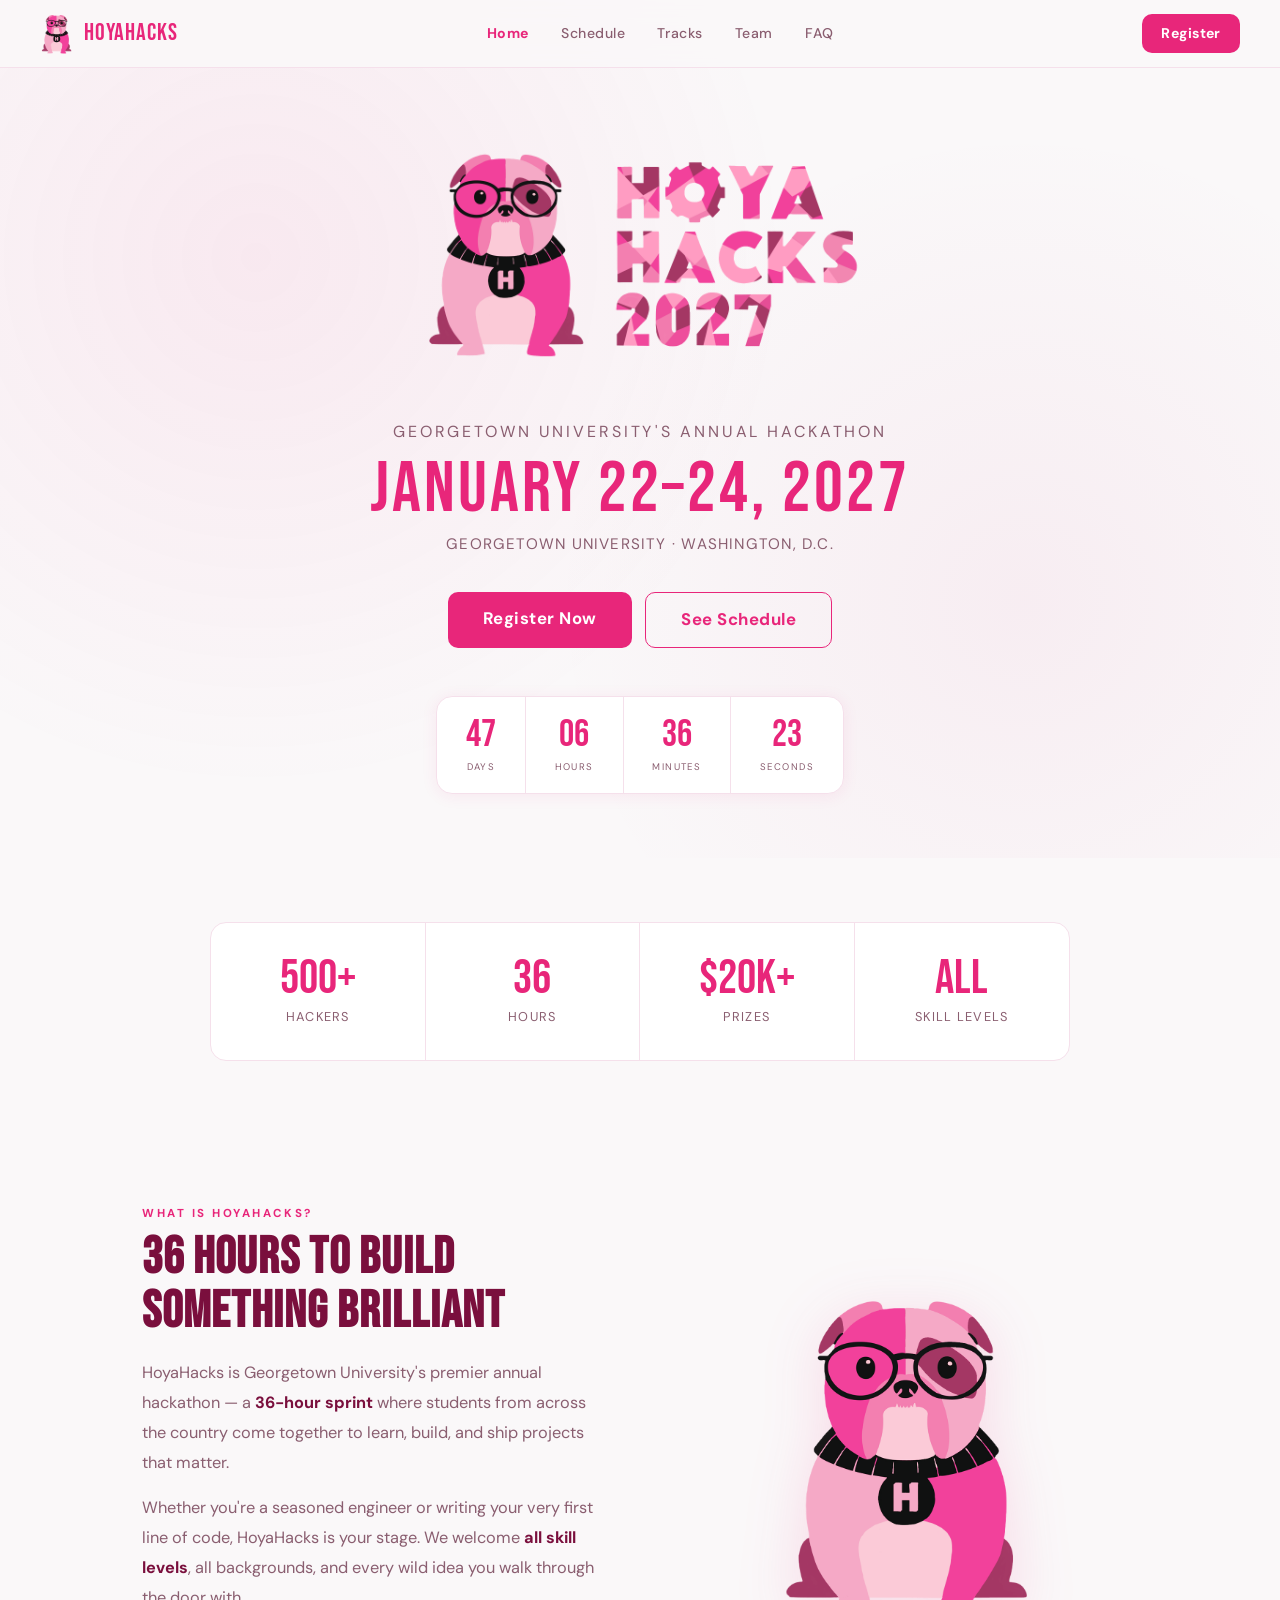
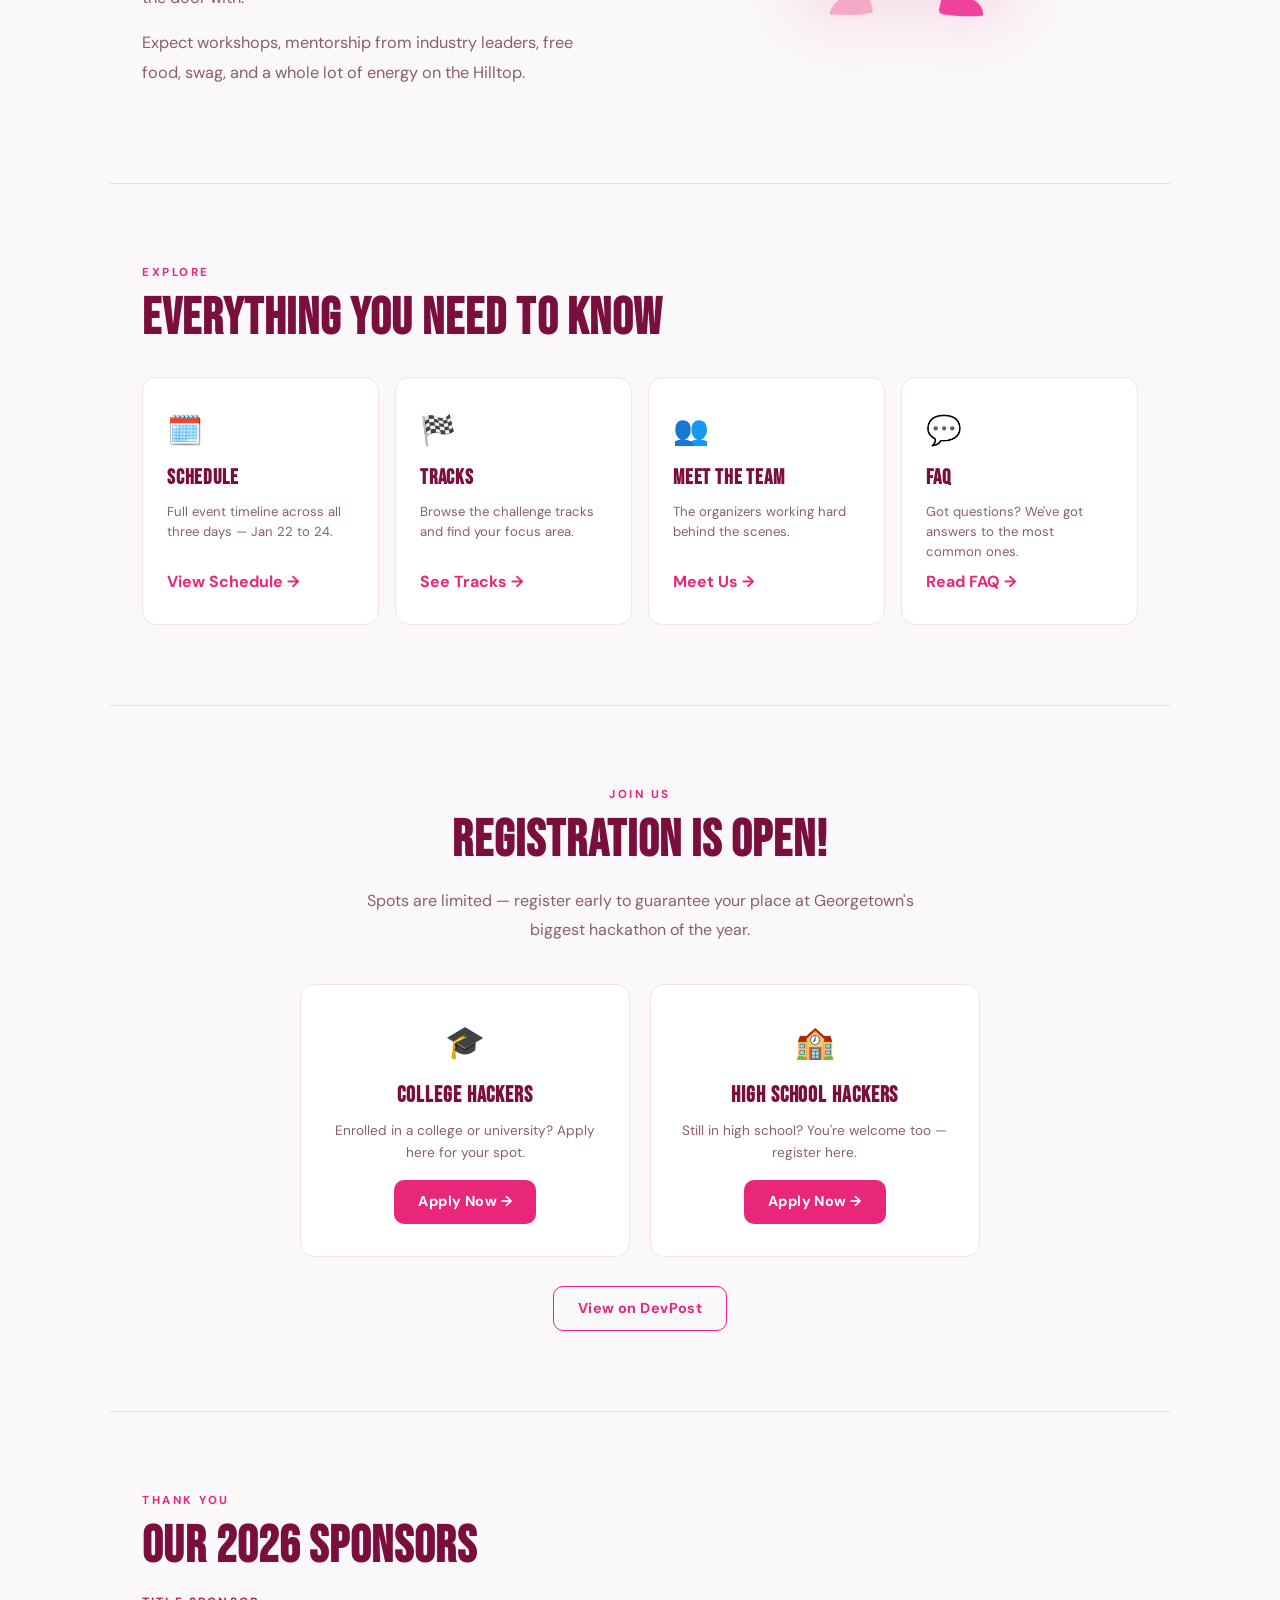
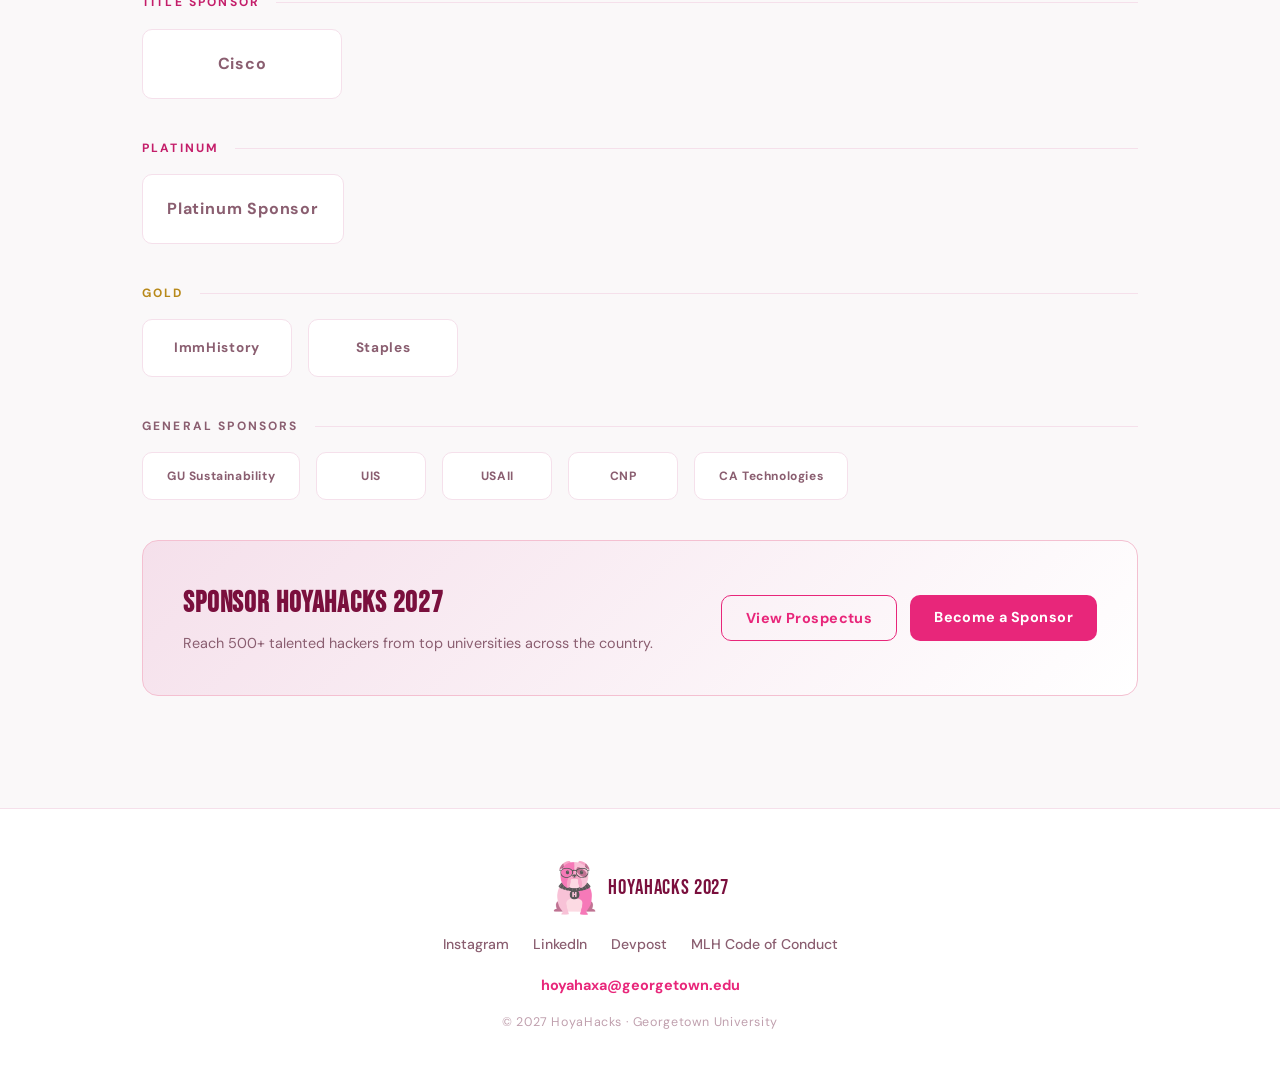
==== index.html @ c8f6a8e1 "initial commit" ====
<!DOCTYPE html>
<html lang="en">
<head>
<meta charset="UTF-8">
<meta name="viewport" content="width=device-width, initial-scale=1.0">
<title>HoyaHacks 2027 — Georgetown University</title>
<link href="https://fonts.googleapis.com/css2?family=Bebas+Neue&family=DM+Sans:ital,wght@0,400;0,500;0,700;1,400&display=swap" rel="stylesheet">
<link rel="stylesheet" href="shared.css">
<style>
/* ── HERO ── */
.hero {
  min-height: 92vh;
  display: flex;
  flex-direction: column;
  align-items: center;
  justify-content: center;
  padding: 120px 2rem 4rem;
  text-align: center;
  position: relative;
  overflow: hidden;
}

.hero-pattern {
  position: absolute;
  inset: 0;
  background-image:
    radial-gradient(circle at 20% 30%, rgba(232,38,122,0.07) 0%, transparent 45%),
    radial-gradient(circle at 80% 70%, rgba(196,30,106,0.05) 0%, transparent 40%);
  pointer-events: none;
}

.hero-logo {
  width: min(480px, 82vw);
  margin-bottom: 1.8rem;
  animation: fadeUp 0.7s ease both;
}

.hero-sub {
  font-size: 1rem;
  letter-spacing: 0.18em;
  text-transform: uppercase;
  color: var(--text-muted);
  margin-bottom: 0.6rem;
  animation: fadeUp 0.7s 0.1s ease both;
}

.hero-date {
  font-family: 'Bebas Neue', sans-serif;
  font-size: clamp(2.5rem, 6vw, 4.5rem);
  color: var(--pink-hot);
  line-height: 1;
  letter-spacing: 0.04em;
  margin-bottom: 0.4rem;
  animation: fadeUp 0.7s 0.15s ease both;
}

.hero-location {
  font-size: 0.95rem;
  color: var(--text-muted);
  letter-spacing: 0.08em;
  text-transform: uppercase;
  margin-bottom: 2.2rem;
  animation: fadeUp 0.7s 0.2s ease both;
}

.hero-btns {
  display: flex;
  gap: 0.8rem;
  justify-content: center;
  flex-wrap: wrap;
  animation: fadeUp 0.7s 0.25s ease both;
  margin-bottom: 3rem;
}

.countdown-strip {
  display: flex;
  gap: 0;
  animation: fadeUp 0.7s 0.35s ease both;
  background: #fff;
  border: 1.5px solid var(--pink-pale);
  border-radius: 16px;
  overflow: hidden;
  box-shadow: 0 2px 16px rgba(232,38,122,0.08);
}

.count-block {
  padding: 1.2rem 1.8rem;
  text-align: center;
  border-right: 1px solid var(--pink-pale);
}

.count-block:last-child { border-right: none; }

.count-num {
  font-family: 'Bebas Neue', sans-serif;
  font-size: 2.4rem;
  color: var(--pink-hot);
  line-height: 1;
  display: block;
}

.count-label {
  font-size: 0.6rem;
  letter-spacing: 0.15em;
  text-transform: uppercase;
  color: var(--text-muted);
  margin-top: 4px;
}

/* ── ABOUT STRIP ── */
.stat-strip {
  display: grid;
  grid-template-columns: repeat(4, 1fr);
  gap: 0;
  border: 1.5px solid var(--pink-pale);
  border-radius: 16px;
  overflow: hidden;
  margin: 4rem auto;
  max-width: 860px;
  background: #fff;
}

.stat-item {
  padding: 2rem 1.5rem;
  text-align: center;
  border-right: 1px solid var(--pink-pale);
}

.stat-item:last-child { border-right: none; }

.stat-num {
  font-family: 'Bebas Neue', sans-serif;
  font-size: 3rem;
  color: var(--pink-hot);
  line-height: 1;
}

.stat-label {
  font-size: 0.8rem;
  color: var(--text-muted);
  letter-spacing: 0.1em;
  text-transform: uppercase;
  margin-top: 4px;
}

/* ── ABOUT SECTION ── */
.about-grid {
  display: grid;
  grid-template-columns: 1fr 1fr;
  gap: 5rem;
  align-items: center;
  max-width: 1000px;
  margin: 0 auto;
}

.about-text .section-label { margin-bottom: 0.5rem; }

.about-text p {
  color: var(--text-muted);
  line-height: 1.85;
  margin-bottom: 0.9rem;
  font-size: 1.02rem;
}

.about-text p strong { color: var(--pink-deep); font-weight: 700; }

.about-mascot-wrap {
  position: relative;
  display: flex;
  justify-content: center;
}

.about-mascot {
  width: 280px;
  animation: float 3.5s ease-in-out infinite;
  filter: drop-shadow(0 12px 30px rgba(232,38,122,0.15));
}

/* ── REGISTRATION CARDS ── */
.reg-cards {
  display: grid;
  grid-template-columns: 1fr 1fr;
  gap: 1.2rem;
  max-width: 680px;
  margin: 2.5rem auto 0;
}

.reg-card {
  background: #fff;
  border: 1.5px solid var(--pink-pale);
  border-radius: 14px;
  padding: 2rem 1.5rem;
  text-align: center;
  transition: border-color 0.2s, transform 0.2s, box-shadow 0.2s;
}

.reg-card:hover {
  border-color: var(--pink-hot);
  transform: translateY(-3px);
  box-shadow: 0 8px 24px rgba(232,38,122,0.1);
}

.reg-icon {
  font-size: 2rem;
  margin-bottom: 0.6rem;
  display: block;
}

.reg-card h3 {
  font-family: 'Bebas Neue', sans-serif;
  font-size: 1.4rem;
  color: var(--pink-deep);
  letter-spacing: 0.04em;
  margin-bottom: 0.4rem;
}

.reg-card p {
  font-size: 0.85rem;
  color: var(--text-muted);
  margin-bottom: 1rem;
  line-height: 1.6;
}

/* ── SPONSOR SECTION ── */
.sponsor-tier { margin-bottom: 2.5rem; }

.sponsor-tier-label {
  font-size: 0.75rem;
  font-weight: 700;
  letter-spacing: 0.18em;
  text-transform: uppercase;
  color: var(--text-muted);
  margin-bottom: 1rem;
  display: flex;
  align-items: center;
  gap: 1rem;
}

.sponsor-tier-label::after {
  content: '';
  flex: 1;
  height: 1px;
  background: var(--pink-pale);
}

.sponsor-tier-label.gold { color: #B8891A; }
.sponsor-tier-label.platinum { color: var(--pink-mid); }

.sponsor-row {
  display: flex;
  flex-wrap: wrap;
  gap: 1rem;
  align-items: center;
}

.sponsor-pill {
  background: #fff;
  border: 1.5px solid var(--pink-pale);
  border-radius: 10px;
  display: flex;
  align-items: center;
  justify-content: center;
  padding: 0.8rem 1.5rem;
  font-size: 0.85rem;
  font-weight: 700;
  color: var(--text-muted);
  letter-spacing: 0.05em;
  transition: border-color 0.2s;
}

.sponsor-pill:hover { border-color: var(--pink-hot); }
.sponsor-pill.lg { min-width: 200px; min-height: 70px; font-size: 1rem; }
.sponsor-pill.md { min-width: 150px; min-height: 58px; }
.sponsor-pill.sm { min-width: 110px; min-height: 48px; font-size: 0.75rem; }

/* ── SPONSOR CTA ── */
.sponsor-cta-box {
  background: linear-gradient(135deg, var(--pink-pale) 0%, #fff 100%);
  border: 1.5px solid var(--pink-light);
  border-radius: 16px;
  padding: 2.5rem;
  display: flex;
  align-items: center;
  justify-content: space-between;
  gap: 1.5rem;
  flex-wrap: wrap;
  margin-top: 2rem;
}

.sponsor-cta-box h3 {
  font-family: 'Bebas Neue', sans-serif;
  font-size: 1.8rem;
  color: var(--pink-deep);
  letter-spacing: 0.03em;
}

.sponsor-cta-box p {
  color: var(--text-muted);
  font-size: 0.9rem;
  margin-top: 0.3rem;
}

/* ── QUICK LINKS ── */
.page-links-grid {
  display: grid;
  grid-template-columns: repeat(auto-fit, minmax(200px, 1fr));
  gap: 1rem;
  margin-top: 2rem;
}

.page-link-card {
  background: #fff;
  border: 1.5px solid var(--pink-pale);
  border-radius: 14px;
  padding: 1.8rem 1.5rem;
  text-decoration: none;
  transition: border-color 0.2s, transform 0.2s, box-shadow 0.2s;
  display: flex;
  flex-direction: column;
  gap: 0.5rem;
}

.page-link-card:hover {
  border-color: var(--pink-hot);
  transform: translateY(-3px);
  box-shadow: 0 8px 24px rgba(232,38,122,0.1);
}

.page-link-icon {
  font-size: 1.8rem;
  display: block;
}

.page-link-card h3 {
  font-family: 'Bebas Neue', sans-serif;
  font-size: 1.3rem;
  color: var(--pink-deep);
  letter-spacing: 0.04em;
}

.page-link-card p {
  font-size: 0.82rem;
  color: var(--text-muted);
  line-height: 1.5;
}

.page-link-arrow {
  font-size: 1rem;
  color: var(--pink-hot);
  margin-top: auto;
  font-weight: 700;
}

@media (max-width: 700px) {
  .about-grid { grid-template-columns: 1fr; gap: 2.5rem; }
  .stat-strip { grid-template-columns: 1fr 1fr; }
  .stat-item:nth-child(2) { border-right: none; }
  .stat-item:nth-child(1), .stat-item:nth-child(2) { border-bottom: 1px solid var(--pink-pale); }
  .reg-cards { grid-template-columns: 1fr; }
  .countdown-strip { flex-wrap: wrap; }
}
</style>
</head>
<body>

<!-- NAV -->
<nav id="nav">
  <a href="index.html" class="nav-logo">
    <img src="HH2027_FULL_Logo_Transparent-JACK.png" alt="HoyaHacks mascot" class="nav-mascot">
    HoyaHacks
  </a>
  <ul class="nav-links">
    <li><a href="index.html" class="active">Home</a></li>
    <li><a href="schedule.html">Schedule</a></li>
    <li><a href="tracks.html">Tracks</a></li>
    <li><a href="organizers.html">Team</a></li>
    <li><a href="faq.html">FAQ</a></li>
  </ul>
  <a href="#register" class="btn-primary nav-cta">Register</a>
</nav>

<!-- HERO -->
<div class="hero">
  <div class="hero-pattern"></div>
  <img src="HH2027_FULL_Logo_Transparent-JACK_AND_LOGO.png" alt="HoyaHacks 2027" class="hero-logo">
  <p class="hero-sub">Georgetown University's Annual Hackathon</p>
  <div class="hero-date">January 22–24, 2027</div>
  <p class="hero-location">Georgetown University · Washington, D.C.</p>
  <div class="hero-btns">
    <a href="#register" class="btn-primary" style="font-size:1.05rem; padding: 0.85rem 2.2rem;">Register Now</a>
    <a href="schedule.html" class="btn-outline" style="font-size:1.05rem; padding: 0.85rem 2.2rem;">See Schedule</a>
  </div>
  <div class="countdown-strip">
    <div class="count-block"><span class="count-num" id="cd-days">--</span><div class="count-label">Days</div></div>
    <div class="count-block"><span class="count-num" id="cd-hrs">--</span><div class="count-label">Hours</div></div>
    <div class="count-block"><span class="count-num" id="cd-min">--</span><div class="count-label">Minutes</div></div>
    <div class="count-block"><span class="count-num" id="cd-sec">--</span><div class="count-label">Seconds</div></div>
  </div>
</div>

<!-- STATS -->
<section style="padding: 0 2rem;">
  <div class="stat-strip">
    <div class="stat-item"><div class="stat-num">500+</div><div class="stat-label">Hackers</div></div>
    <div class="stat-item"><div class="stat-num">36</div><div class="stat-label">Hours</div></div>
    <div class="stat-item"><div class="stat-num">$20K+</div><div class="stat-label">Prizes</div></div>
    <div class="stat-item"><div class="stat-num">All</div><div class="stat-label">Skill Levels</div></div>
  </div>
</section>

<!-- ABOUT -->
<section class="page-section">
  <div class="about-grid">
    <div class="about-text">
      <div class="section-label">What is HoyaHacks?</div>
      <h2 class="section-title">36 Hours to Build Something Brilliant</h2>
      <p>HoyaHacks is Georgetown University's premier annual hackathon — a <strong>36-hour sprint</strong> where students from across the country come together to learn, build, and ship projects that matter.</p>
      <p>Whether you're a seasoned engineer or writing your very first line of code, HoyaHacks is your stage. We welcome <strong>all skill levels</strong>, all backgrounds, and every wild idea you walk through the door with.</p>
      <p>Expect workshops, mentorship from industry leaders, free food, swag, and a whole lot of energy on the Hilltop.</p>
    </div>
    <div class="about-mascot-wrap">
      <img src="HH2027_FULL_Logo_Transparent-JACK.png" alt="Jack the HoyaHacks mascot" class="about-mascot">
    </div>
  </div>
</section>

<div class="divider"></div>

<!-- EXPLORE PAGES -->
<section class="page-section">
  <div class="section-label">Explore</div>
  <h2 class="section-title">Everything You Need to Know</h2>
  <div class="page-links-grid">
    <a href="schedule.html" class="page-link-card">
      <span class="page-link-icon">🗓️</span>
      <h3>Schedule</h3>
      <p>Full event timeline across all three days — Jan 22 to 24.</p>
      <div class="page-link-arrow">View Schedule →</div>
    </a>
    <a href="tracks.html" class="page-link-card">
      <span class="page-link-icon">🏁</span>
      <h3>Tracks</h3>
      <p>Browse the challenge tracks and find your focus area.</p>
      <div class="page-link-arrow">See Tracks →</div>
    </a>
    <a href="organizers.html" class="page-link-card">
      <span class="page-link-icon">👥</span>
      <h3>Meet the Team</h3>
      <p>The organizers working hard behind the scenes.</p>
      <div class="page-link-arrow">Meet Us →</div>
    </a>
    <a href="faq.html" class="page-link-card">
      <span class="page-link-icon">💬</span>
      <h3>FAQ</h3>
      <p>Got questions? We've got answers to the most common ones.</p>
      <div class="page-link-arrow">Read FAQ →</div>
    </a>
  </div>
</section>

<div class="divider"></div>

<!-- REGISTER -->
<section class="page-section" id="register">
  <div style="text-align:center; max-width: 560px; margin: 0 auto;">
    <div class="section-label">Join Us</div>
    <h2 class="section-title">Registration Is Open!</h2>
    <p style="color: var(--text-muted); line-height:1.8; margin-bottom: 0.5rem;">Spots are limited — register early to guarantee your place at Georgetown's biggest hackathon of the year.</p>
  </div>
  <div class="reg-cards">
    <div class="reg-card">
      <span class="reg-icon">🎓</span>
      <h3>College Hackers</h3>
      <p>Enrolled in a college or university? Apply here for your spot.</p>
      <a href="https://docs.google.com/forms/d/e/1FAIpQLSeNXc4PDaqqSCyUtw2IgmQHfqJkP1dzmEIS2IK9UFl7gqd8GQ/viewform?usp=header" target="_blank" class="btn-primary" style="display:inline-block;">Apply Now →</a>
    </div>
    <div class="reg-card">
      <span class="reg-icon">🏫</span>
      <h3>High School Hackers</h3>
      <p>Still in high school? You're welcome too — register here.</p>
      <a href="https://docs.google.com/forms/d/e/1FAIpQLSfllguxNM3P-kQ0oTwqUsLUhwHa4JsBpQFclFmaBj_dWIoA5Q/viewform?usp=header" target="_blank" class="btn-primary" style="display:inline-block;">Apply Now →</a>
    </div>
  </div>
  <div style="text-align:center; margin-top: 1.8rem;">
    <a href="https://hoya-hacks-2027.devpost.com/" target="_blank" class="btn-outline">View on DevPost</a>
  </div>
</section>

<div class="divider"></div>

<!-- SPONSORS -->
<section class="page-section">
  <div class="section-label">Thank You</div>
  <h2 class="section-title">Our 2026 Sponsors</h2>

  <div class="sponsor-tier">
    <div class="sponsor-tier-label platinum">Title Sponsor</div>
    <div class="sponsor-row">
      <div class="sponsor-pill lg">Cisco</div>
    </div>
  </div>

  <div class="sponsor-tier">
    <div class="sponsor-tier-label platinum">Platinum</div>
    <div class="sponsor-row">
      <div class="sponsor-pill lg">Platinum Sponsor</div>
    </div>
  </div>

  <div class="sponsor-tier">
    <div class="sponsor-tier-label gold">Gold</div>
    <div class="sponsor-row">
      <div class="sponsor-pill md">ImmHistory</div>
      <div class="sponsor-pill md">Staples</div>
    </div>
  </div>

  <div class="sponsor-tier">
    <div class="sponsor-tier-label">General Sponsors</div>
    <div class="sponsor-row">
      <div class="sponsor-pill sm">GU Sustainability</div>
      <div class="sponsor-pill sm">UIS</div>
      <div class="sponsor-pill sm">USAII</div>
      <div class="sponsor-pill sm">CNP</div>
      <div class="sponsor-pill sm">CA Technologies</div>
    </div>
  </div>

  <div class="sponsor-cta-box">
    <div>
      <h3>Sponsor HoyaHacks 2027</h3>
      <p>Reach 500+ talented hackers from top universities across the country.</p>
    </div>
    <div style="display:flex; gap: 0.8rem; flex-wrap:wrap;">
      <a href="https://hoyahacks.georgetown.domains/wp-content/uploads/2026/01/2026-Sponsor-Packet.pdf" target="_blank" class="btn-outline">View Prospectus</a>
      <a href="https://hoyahacks.georgetown.domains/wp-content/uploads/2022/06/HOYA-HACKS-SPONSOR-INSTRUCTIONS.pdf" target="_blank" class="btn-primary">Become a Sponsor</a>
    </div>
  </div>
</section>

<!-- FOOTER -->
<footer>
  <div class="footer-inner">
    <div class="footer-logo">
      <img src="HH2027_FULL_Logo_Transparent-JACK.png" alt="Jack mascot" style="width:48px; opacity:0.7;">
      <span>HoyaHacks 2027</span>
    </div>
    <div class="footer-links">
      <a href="https://www.instagram.com/hoyahacks/" target="_blank">Instagram</a>
      <a href="https://www.linkedin.com/company/hoya-hacks" target="_blank">LinkedIn</a>
      <a href="https://hoya-hacks-2027.devpost.com/" target="_blank">Devpost</a>
      <a href="http://hackp.ac/coc" target="_blank">MLH Code of Conduct</a>
    </div>
    <div class="footer-contact">
      <a href="mailto:hoyahaxa@georgetown.edu">hoyahaxa@georgetown.edu</a>
    </div>
    <div class="footer-copy">© 2027 HoyaHacks · Georgetown University</div>
  </div>
</footer>

<script src="shared.js"></script>
<script>
// Countdown
(function() {
  const target = new Date('2027-01-22T08:00:00-05:00');
  function pad(n) { return String(n).padStart(2,'0'); }
  function update() {
    const diff = target - new Date();
    if (diff <= 0) {
      ['cd-days','cd-hrs','cd-min','cd-sec'].forEach(id => document.getElementById(id).textContent = '00');
      return;
    }
    document.getElementById('cd-days').textContent = pad(Math.floor(diff/86400000));
    document.getElementById('cd-hrs').textContent  = pad(Math.floor((diff%86400000)/3600000));
    document.getElementById('cd-min').textContent  = pad(Math.floor((diff%3600000)/60000));
    document.getElementById('cd-sec').textContent  = pad(Math.floor((diff%60000)/1000));
  }
  update(); setInterval(update, 1000);
})();
</script>
</body>
</html>
---- shared.css ----
/* ═══════════════════════════════════════════
   HOYAHACKS 2027 — SHARED STYLES
   Colors pulled from logo:
   Hot Pink   #E8267A
   Mid Pink   #C41E6A
   Deep Pink  #7A0F3D (darkest)
   Light Pink #F4C0D1
   Pale Pink  #FBEAF0
   Off-white  #FAF8F9
═══════════════════════════════════════════ */

:root {
  --pink-hot:   #E8267A;
  --pink-mid:   #C41E6A;
  --pink-bright:#FF4DA6;
  --pink-light: #F4C0D1;
  --pink-pale:  #F5E0EB;
  --pink-deep:  #7A0F3D;
  --bg:         #FAF8F9;
  --bg-card:    #FFFFFF;
  --text:       #1A0A10;
  --text-muted: #8A5E70;
  --divider:    #F0D5E2;
}

*, *::before, *::after { margin: 0; padding: 0; box-sizing: border-box; }
html { scroll-behavior: smooth; }

body {
  background: var(--bg);
  color: var(--text);
  font-family: 'DM Sans', sans-serif;
  font-size: 16px;
  line-height: 1.6;
  overflow-x: hidden;
}

/* ── NAVBAR ── */
#nav {
  position: fixed;
  top: 0; left: 0; right: 0;
  z-index: 200;
  height: 68px;
  display: flex;
  align-items: center;
  justify-content: space-between;
  padding: 0 2.5rem;
  background: rgba(250,248,249,0.9);
  backdrop-filter: blur(14px);
  -webkit-backdrop-filter: blur(14px);
  border-bottom: 1px solid var(--pink-pale);
  transition: box-shadow 0.3s;
}

#nav.scrolled { box-shadow: 0 2px 20px rgba(232,38,122,0.08); }

.nav-logo {
  display: flex;
  align-items: center;
  gap: 0.6rem;
  font-family: 'Bebas Neue', sans-serif;
  font-size: 1.5rem;
  color: var(--pink-hot);
  letter-spacing: 0.04em;
  text-decoration: none;
}

.nav-mascot { width: 34px; height: auto; }

.nav-links {
  display: flex;
  list-style: none;
  gap: 0.2rem;
}

.nav-links a {
  color: var(--text-muted);
  text-decoration: none;
  font-size: 0.88rem;
  font-weight: 500;
  letter-spacing: 0.04em;
  padding: 0.4rem 0.9rem;
  border-radius: 8px;
  transition: color 0.2s, background 0.2s;
}

.nav-links a:hover { color: var(--pink-hot); background: var(--pink-pale); }
.nav-links a.active { color: var(--pink-hot); font-weight: 700; }

.nav-cta { font-size: 0.88rem !important; padding: 0.5rem 1.2rem !important; }

/* ── BUTTONS ── */
.btn-primary {
  display: inline-block;
  background: var(--pink-hot);
  color: #fff;
  padding: 0.65rem 1.5rem;
  border-radius: 10px;
  text-decoration: none;
  font-weight: 700;
  font-size: 0.9rem;
  letter-spacing: 0.03em;
  transition: background 0.2s, transform 0.15s, box-shadow 0.2s;
  border: none;
  cursor: pointer;
}

.btn-primary:hover {
  background: var(--pink-mid);
  transform: translateY(-1px);
  box-shadow: 0 6px 18px rgba(232,38,122,0.25);
}

.btn-outline {
  display: inline-block;
  background: transparent;
  color: var(--pink-hot);
  padding: 0.65rem 1.5rem;
  border-radius: 10px;
  text-decoration: none;
  font-weight: 700;
  font-size: 0.9rem;
  letter-spacing: 0.03em;
  border: 1.5px solid var(--pink-hot);
  transition: background 0.2s, transform 0.15s;
  cursor: pointer;
}

.btn-outline:hover {
  background: var(--pink-pale);
  transform: translateY(-1px);
}

/* ── SECTION LAYOUT ── */
.page-section {
  max-width: 1060px;
  margin: 0 auto;
  padding: 5rem 2rem;
}

.section-label {
  font-size: 0.72rem;
  font-weight: 700;
  letter-spacing: 0.22em;
  text-transform: uppercase;
  color: var(--pink-hot);
  margin-bottom: 0.6rem;
}

.section-title {
  font-family: 'Bebas Neue', sans-serif;
  font-size: clamp(2rem, 4.5vw, 3.2rem);
  line-height: 1.05;
  color: var(--pink-deep);
  letter-spacing: 0.02em;
  margin-bottom: 1.2rem;
}

.divider {
  max-width: 1060px;
  margin: 0 auto;
  height: 1px;
  background: var(--divider);
}

/* ── PAGE HERO (inner pages) ── */
.page-hero {
  padding: 120px 2rem 4rem;
  text-align: center;
  max-width: 700px;
  margin: 0 auto;
}

.page-hero .section-label { margin-bottom: 0.6rem; }

.page-hero h1 {
  font-family: 'Bebas Neue', sans-serif;
  font-size: clamp(3rem, 7vw, 5.5rem);
  color: var(--pink-deep);
  line-height: 1;
  letter-spacing: 0.02em;
  margin-bottom: 1rem;
}

.page-hero h1 span { color: var(--pink-hot); }

.page-hero p {
  color: var(--text-muted);
  font-size: 1.05rem;
  line-height: 1.75;
}

/* ── ANIMATIONS ── */
@keyframes fadeUp {
  from { opacity: 0; transform: translateY(20px); }
  to   { opacity: 1; transform: translateY(0); }
}

@keyframes float {
  0%, 100% { transform: translateY(0px); }
  50%       { transform: translateY(-12px); }
}

/* ── FOOTER ── */
footer {
  background: #fff;
  border-top: 1px solid var(--pink-pale);
  padding: 3rem 2rem;
  margin-top: 2rem;
}

.footer-inner {
  max-width: 1060px;
  margin: 0 auto;
  display: flex;
  flex-direction: column;
  align-items: center;
  gap: 1rem;
  text-align: center;
}

.footer-logo {
  display: flex;
  align-items: center;
  gap: 0.6rem;
  font-family: 'Bebas Neue', sans-serif;
  font-size: 1.3rem;
  color: var(--pink-deep);
  letter-spacing: 0.04em;
}

.footer-links {
  display: flex;
  gap: 1.5rem;
  flex-wrap: wrap;
  justify-content: center;
}

.footer-links a {
  color: var(--text-muted);
  text-decoration: none;
  font-size: 0.88rem;
  font-weight: 500;
  transition: color 0.2s;
}

.footer-links a:hover { color: var(--pink-hot); }

.footer-contact a {
  color: var(--pink-hot);
  text-decoration: none;
  font-size: 0.9rem;
  font-weight: 700;
}

.footer-copy {
  font-size: 0.78rem;
  color: #C0A0AE;
  letter-spacing: 0.05em;
}

/* ── RESPONSIVE NAV ── */
@media (max-width: 720px) {
  .nav-links { display: none; }
  #nav { padding: 0 1.5rem; }
}
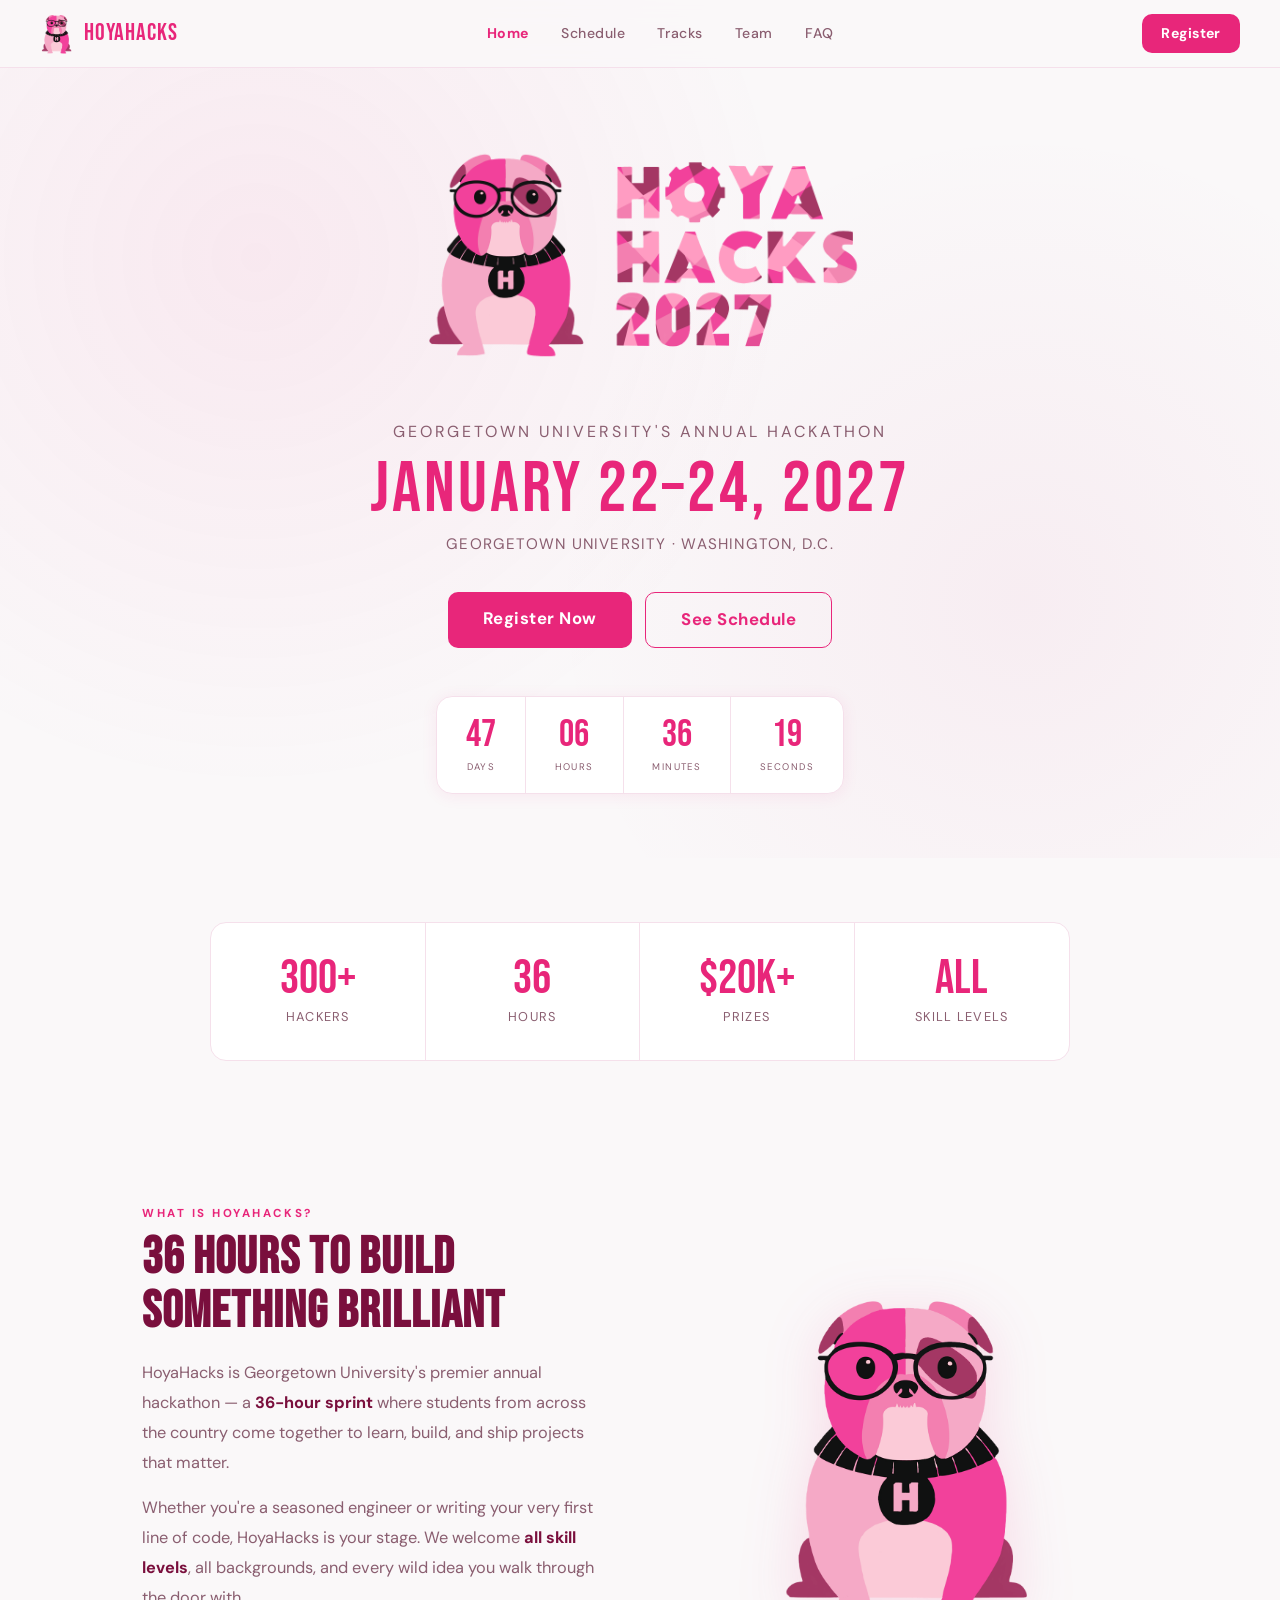
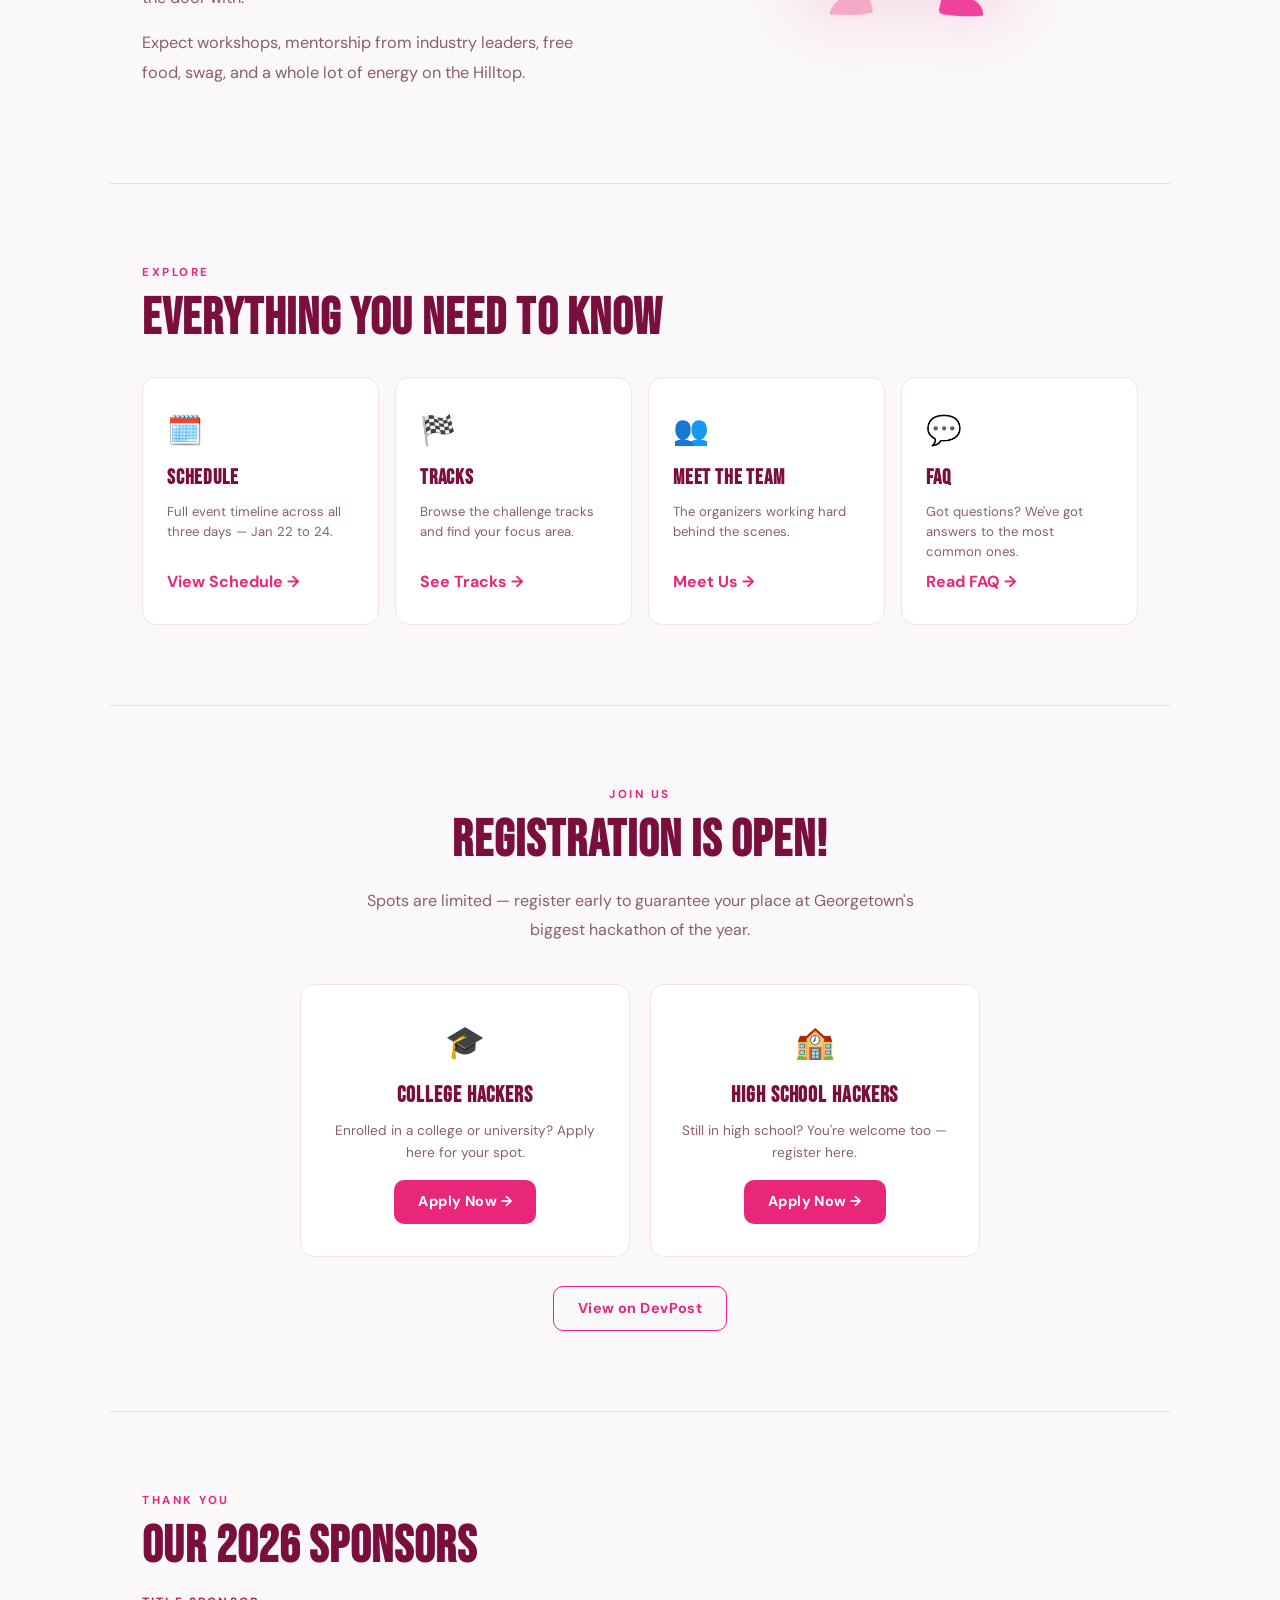
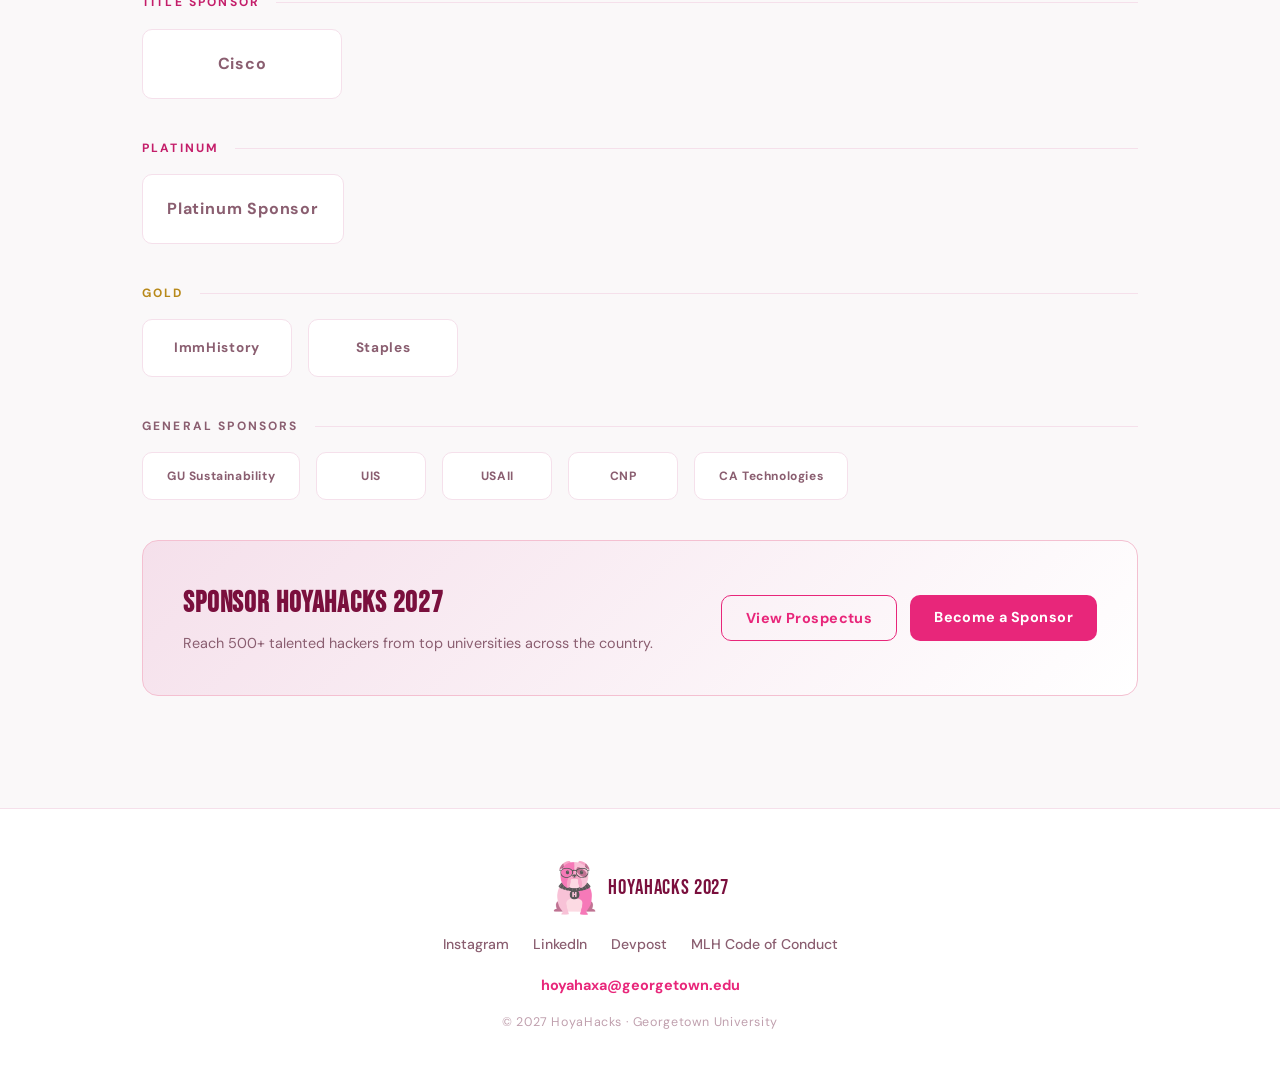
==== commit 053cb002: "edited placement of coming soon sign." ====
--- a/index.html
+++ b/index.html
@@ -401,7 +401,7 @@
 <!-- STATS -->
 <section style="padding: 0 2rem;">
   <div class="stat-strip">
-    <div class="stat-item"><div class="stat-num">500+</div><div class="stat-label">Hackers</div></div>
+    <div class="stat-item"><div class="stat-num">300+</div><div class="stat-label">Hackers</div></div>
     <div class="stat-item"><div class="stat-num">36</div><div class="stat-label">Hours</div></div>
     <div class="stat-item"><div class="stat-num">$20K+</div><div class="stat-label">Prizes</div></div>
     <div class="stat-item"><div class="stat-num">All</div><div class="stat-label">Skill Levels</div></div>
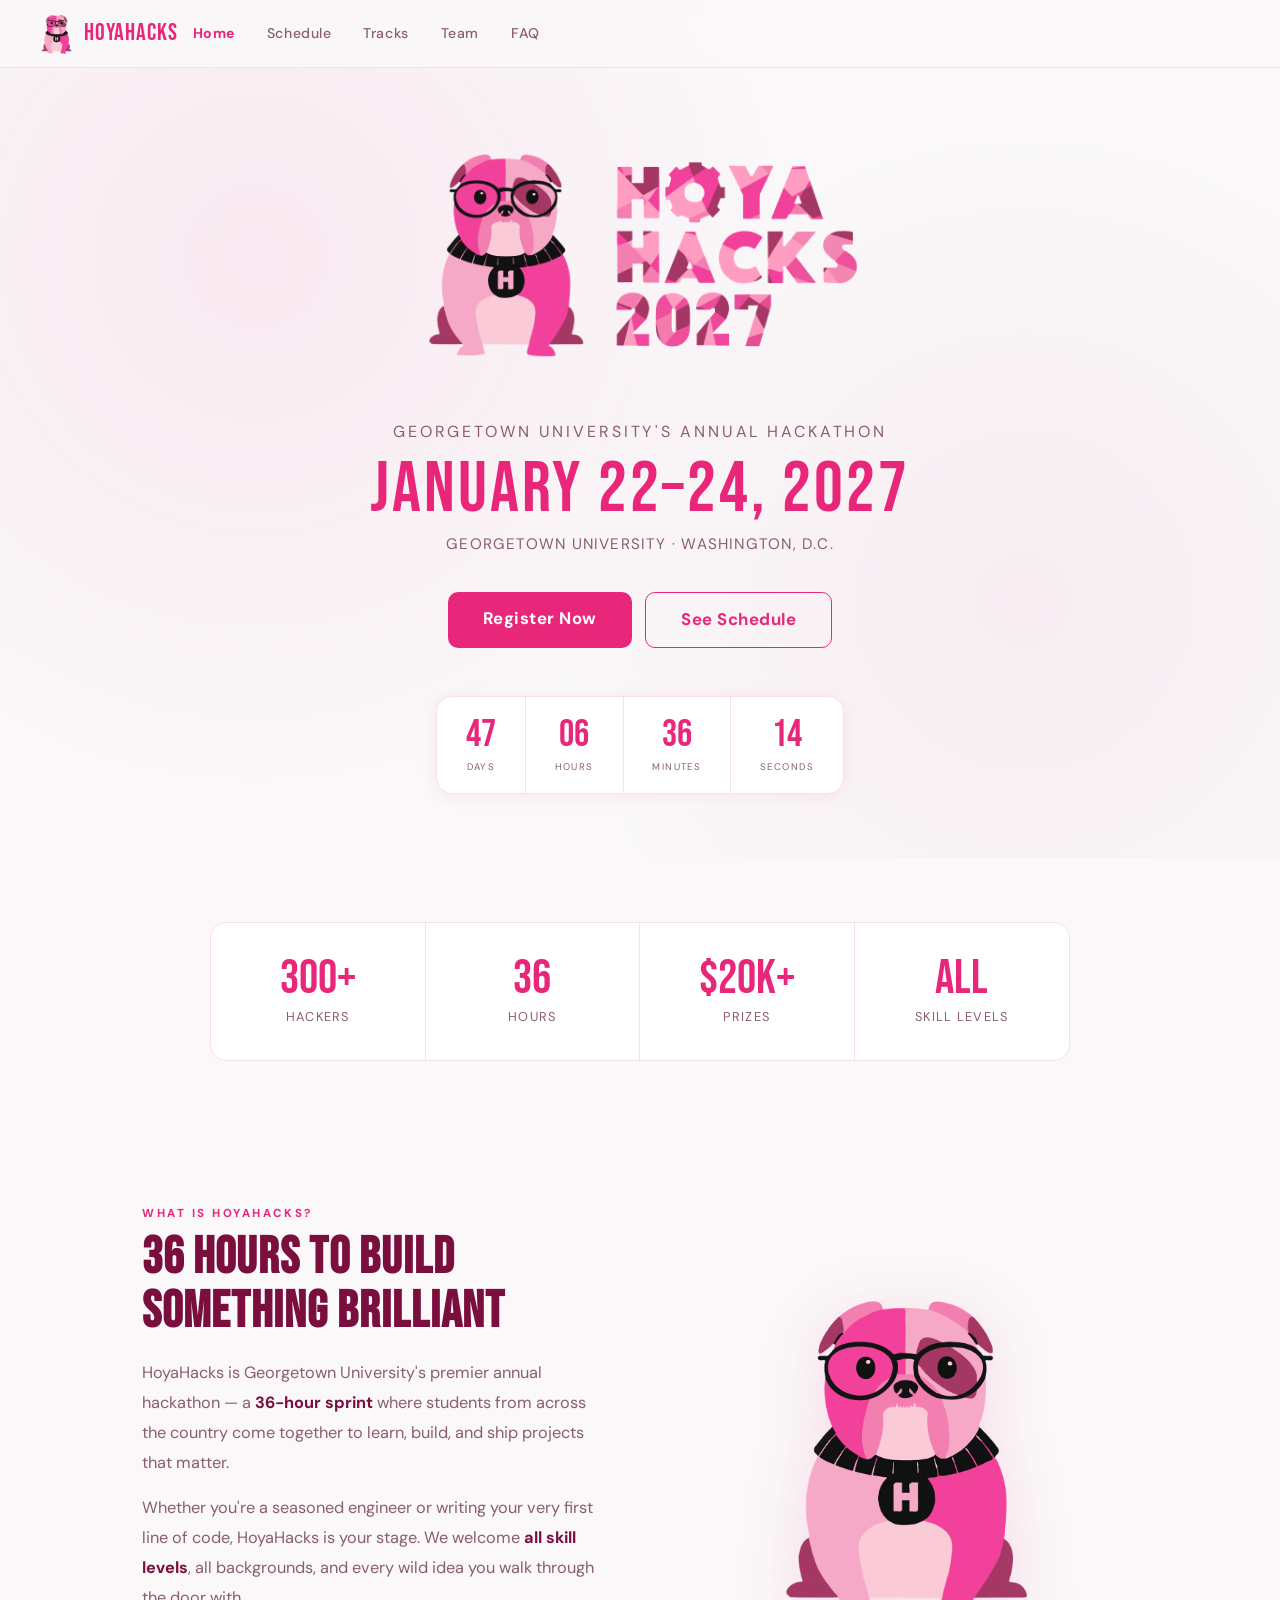
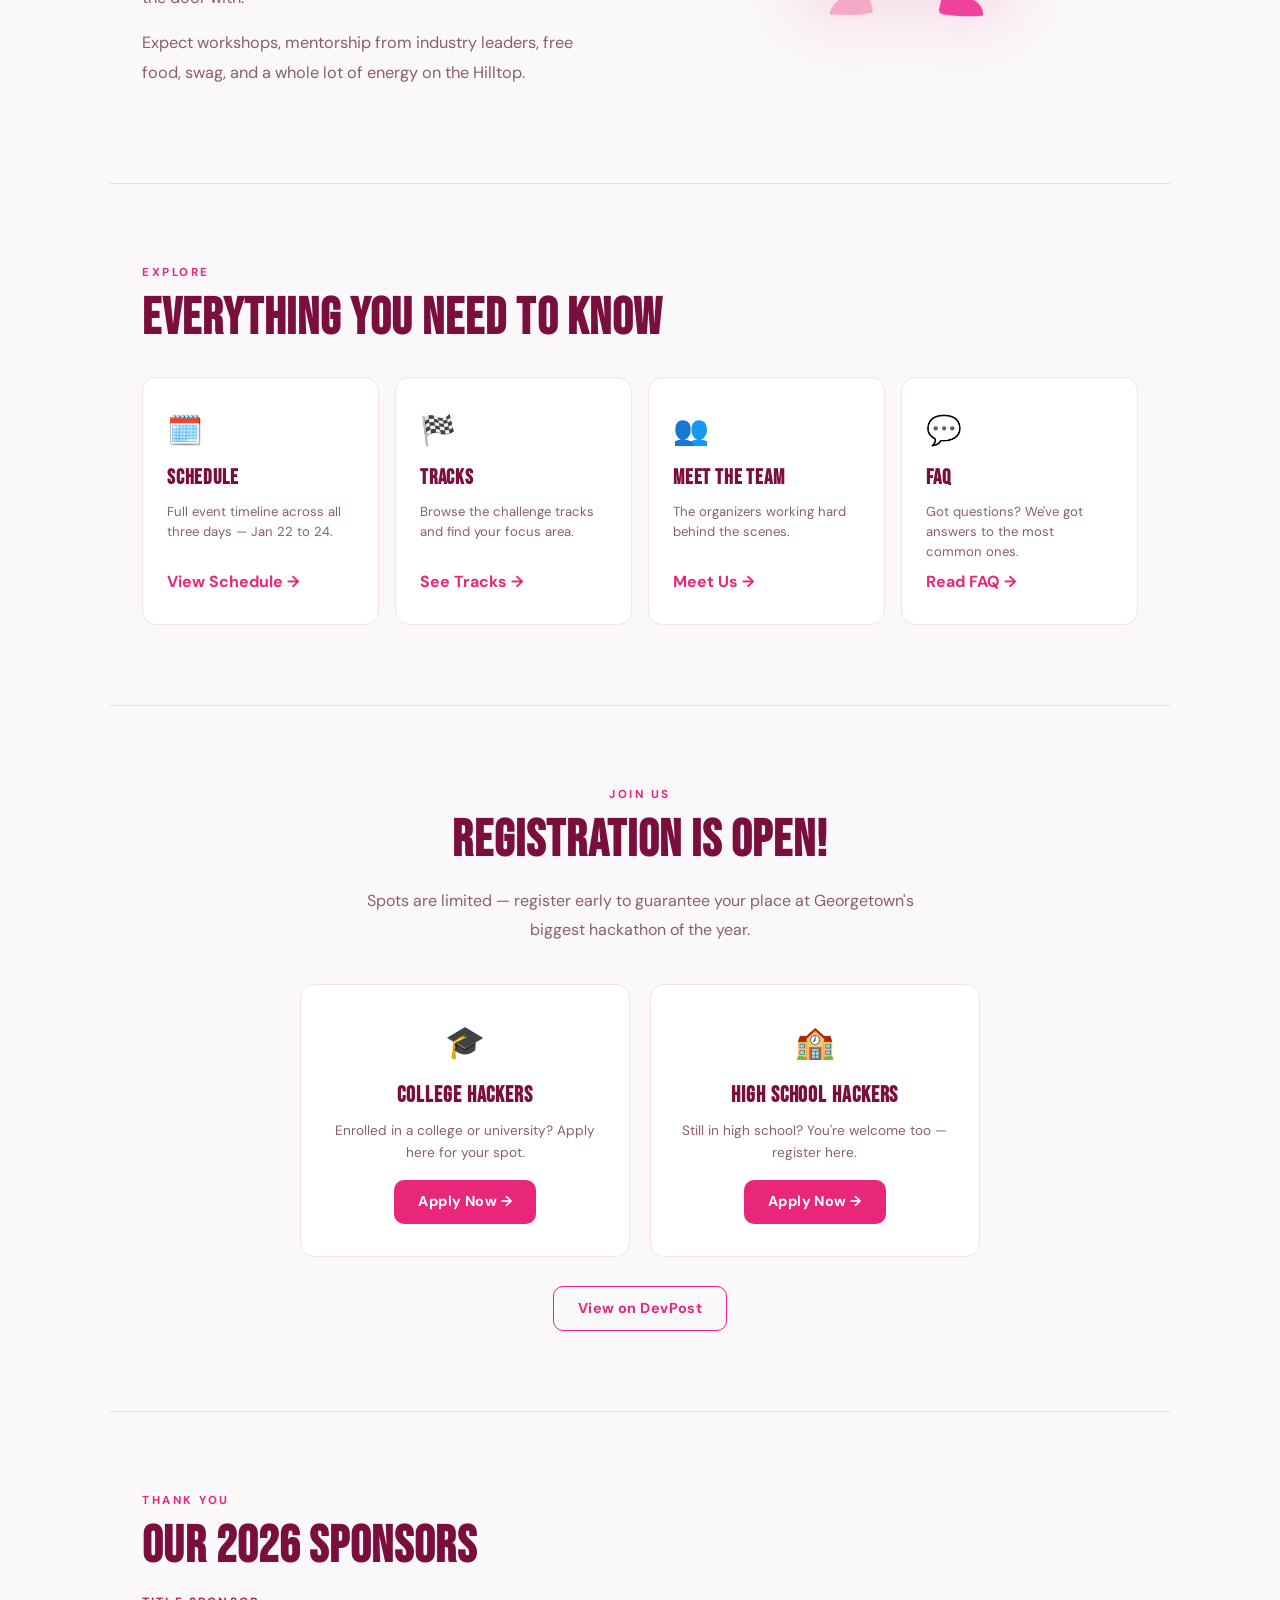
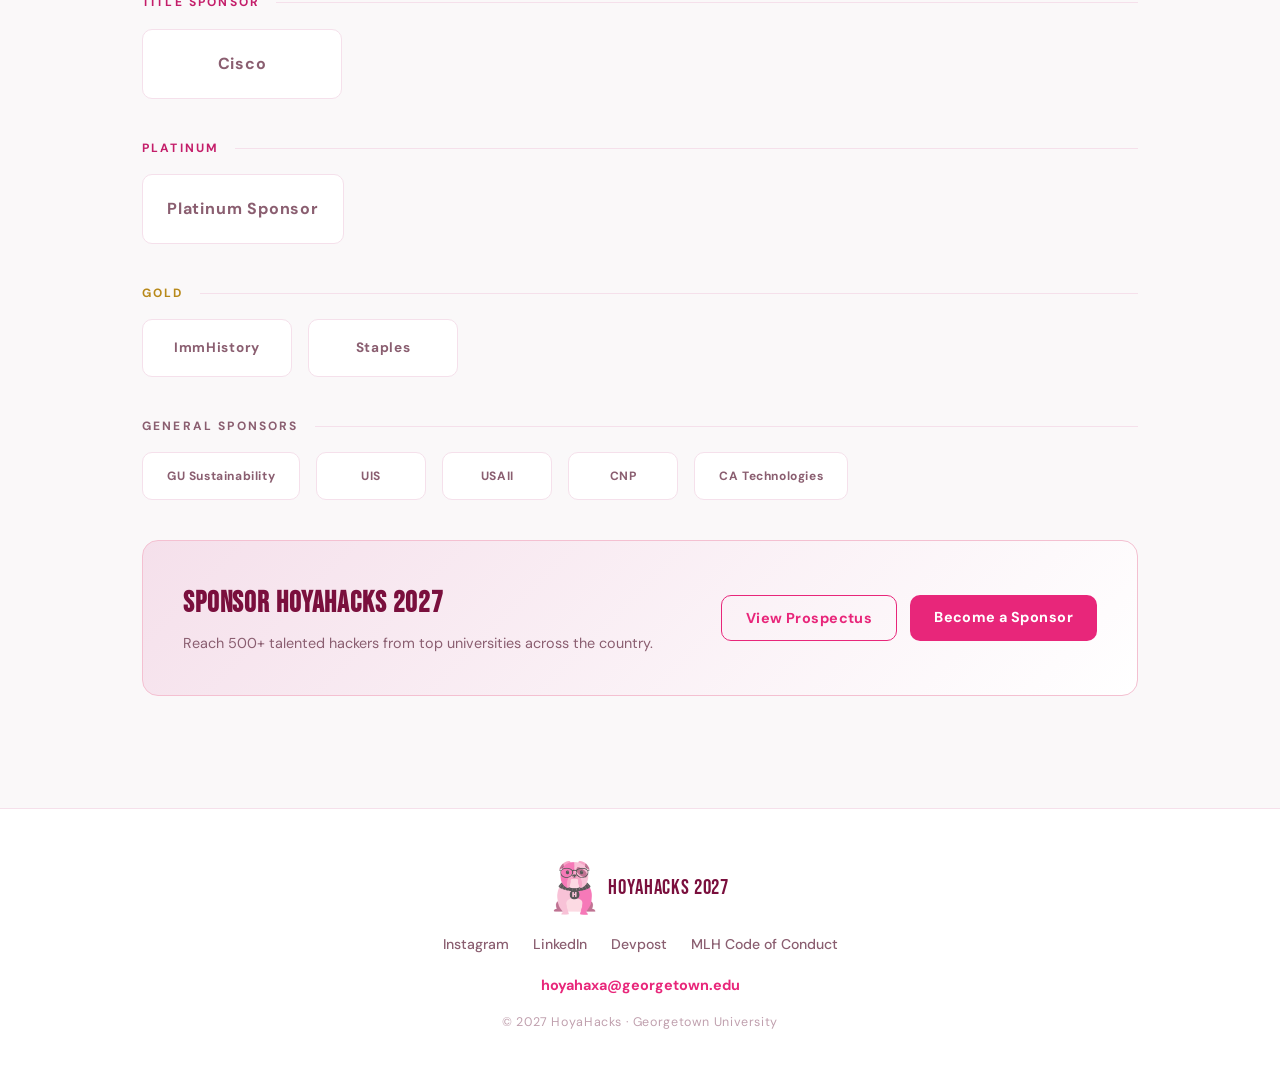
==== commit 4a8101c0: "added mlh badge." ====
--- a/index.html
+++ b/index.html
@@ -376,6 +376,7 @@
     <li><a href="organizers.html">Team</a></li>
     <li><a href="faq.html">FAQ</a></li>
   </ul>
+  <img src="league-2027-Black.svg" alt="HoyaHacks 2027" style="width: 90px; margin-top: 5.5rem; margin-left: 52rem;">
   <a href="#register" class="btn-primary nav-cta">Register</a>
 </nav>
 
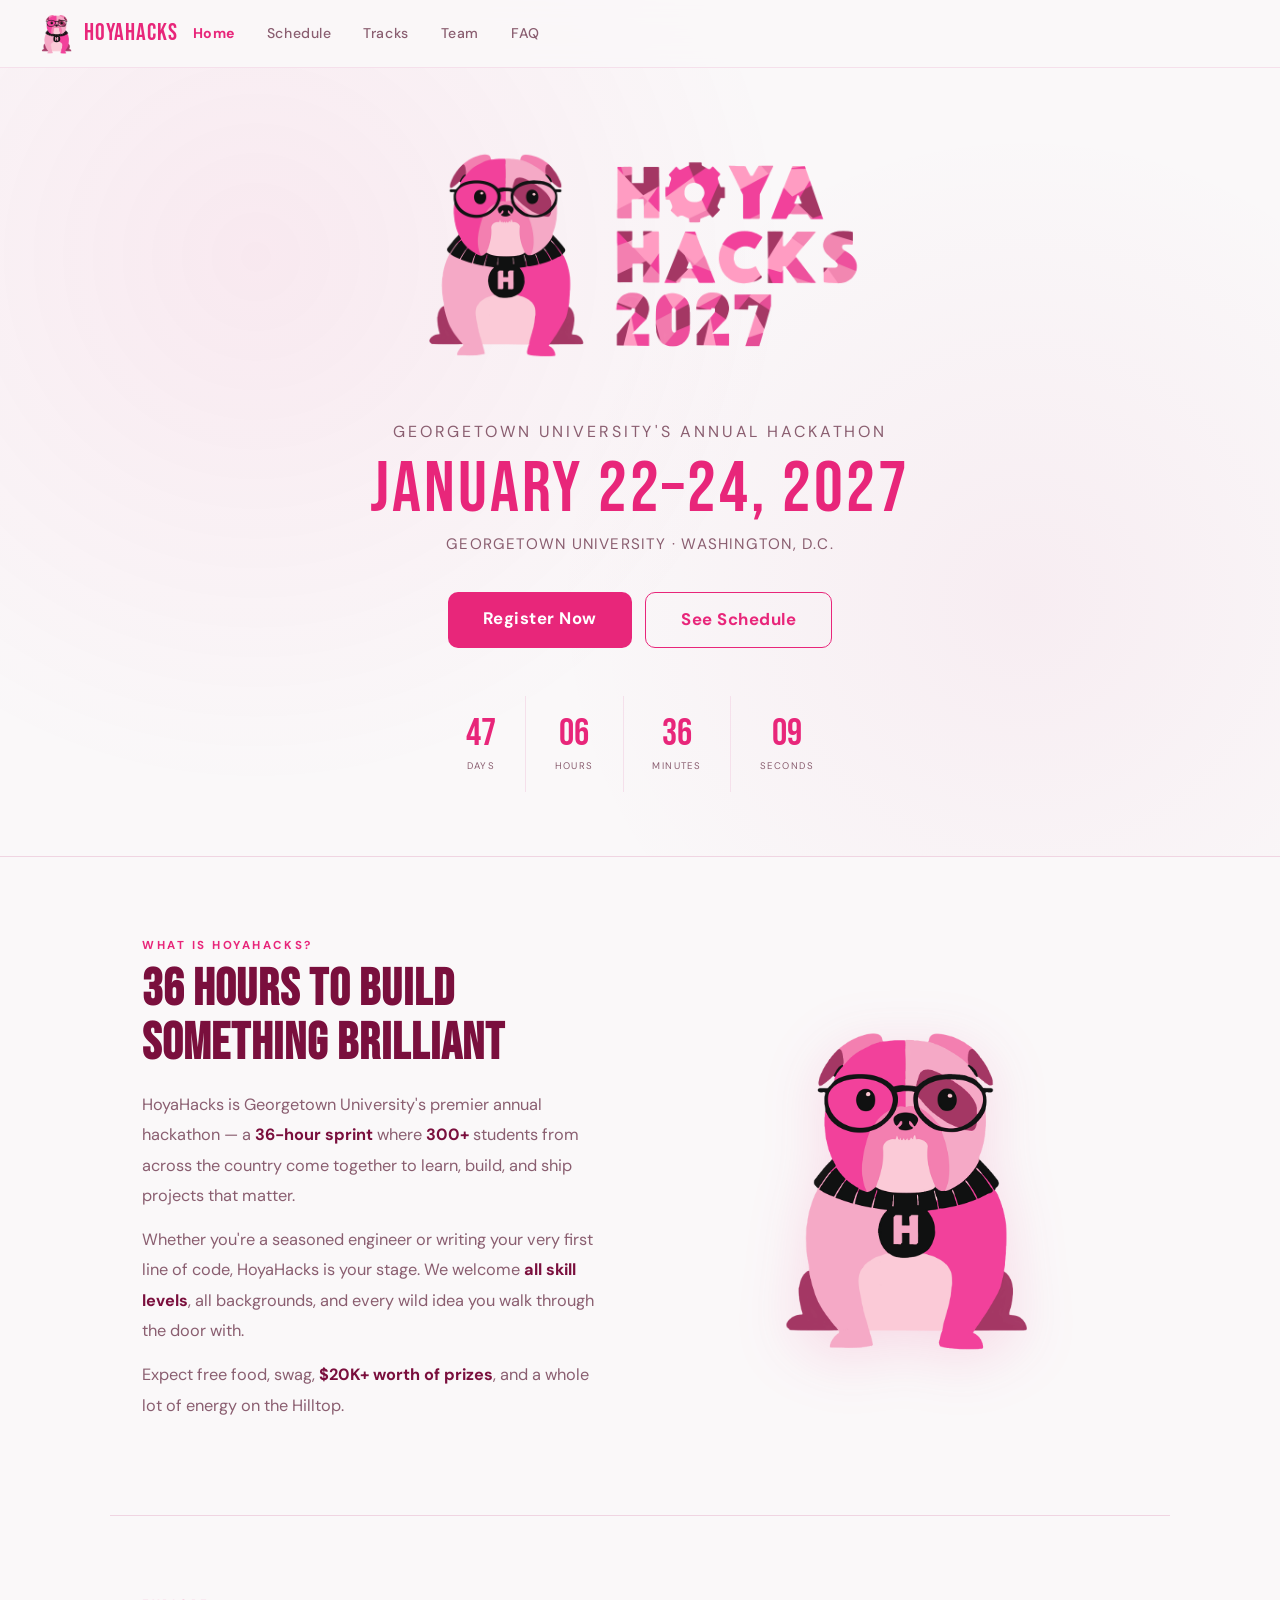
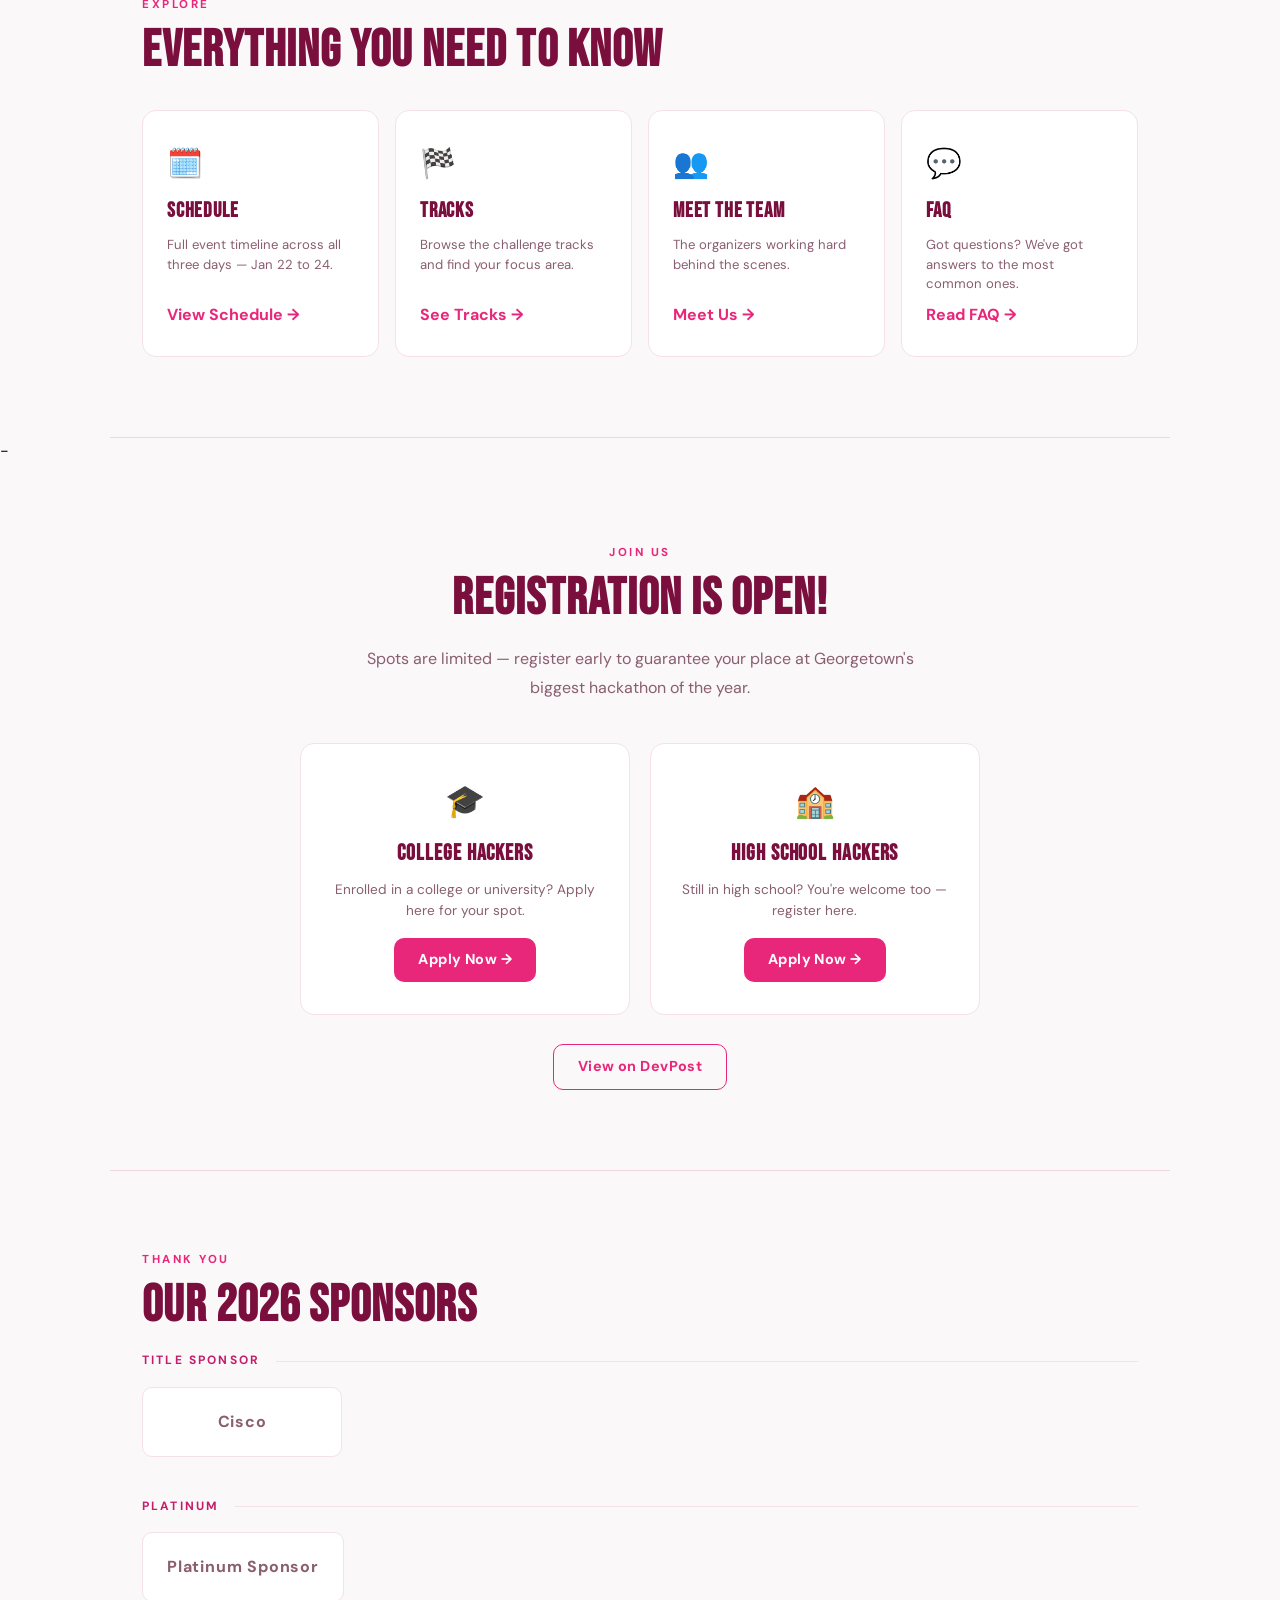
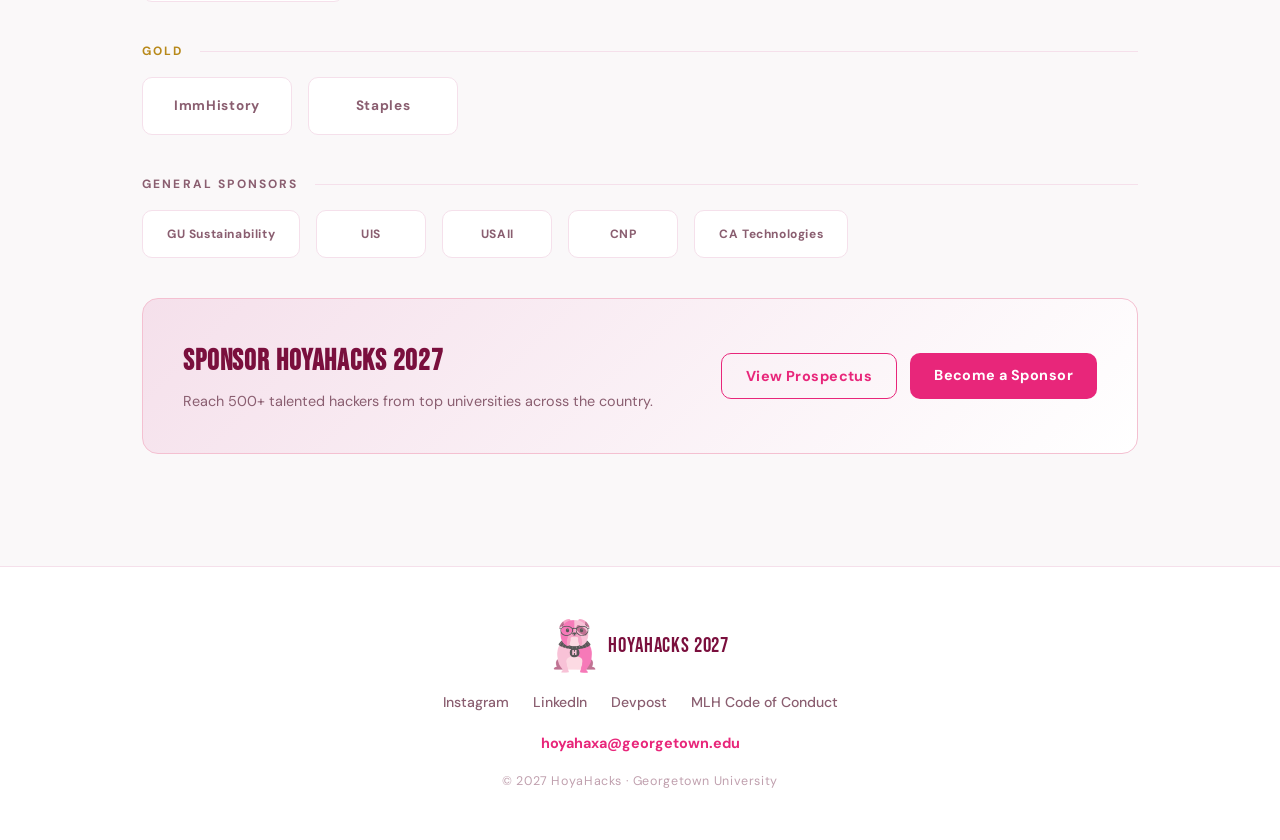
==== commit ed938f48: "timer edits, few visual changes." ====
--- a/index.html
+++ b/index.html
@@ -26,6 +26,7 @@
   background-image:
     radial-gradient(circle at 20% 30%, rgba(232,38,122,0.07) 0%, transparent 45%),
     radial-gradient(circle at 80% 70%, rgba(196,30,106,0.05) 0%, transparent 40%);
+    /*linear-gradient(135deg, var(--pink-pale) 0%, var(--pink-light) 100%)*/
   pointer-events: none;
 }
 
@@ -74,13 +75,13 @@
 
 .countdown-strip {
   display: flex;
-  gap: 0;
+  /*gap: 0;*/
   animation: fadeUp 0.7s 0.35s ease both;
-  background: #fff;
-  border: 1.5px solid var(--pink-pale);
+  /*background: #fff;*/
+  /* border: 1.5px solid var(--pink-pale); */
   border-radius: 16px;
   overflow: hidden;
-  box-shadow: 0 2px 16px rgba(232,38,122,0.08);
+  /*box-shadow: 0 2px 16px rgba(232,38,122,0.08);*/
 }
 
 .count-block {
@@ -399,8 +400,11 @@
   </div>
 </div>
 
-<!-- STATS -->
-<section style="padding: 0 2rem;">
+<div class="megadivider"></div>
+
+
+<!-- STATS 
+<section style=" padding-top: 3rem;">
   <div class="stat-strip">
     <div class="stat-item"><div class="stat-num">300+</div><div class="stat-label">Hackers</div></div>
     <div class="stat-item"><div class="stat-num">36</div><div class="stat-label">Hours</div></div>
@@ -408,6 +412,7 @@
     <div class="stat-item"><div class="stat-num">All</div><div class="stat-label">Skill Levels</div></div>
   </div>
 </section>
+-->
 
 <!-- ABOUT -->
 <section class="page-section">
@@ -415,9 +420,9 @@
     <div class="about-text">
       <div class="section-label">What is HoyaHacks?</div>
       <h2 class="section-title">36 Hours to Build Something Brilliant</h2>
-      <p>HoyaHacks is Georgetown University's premier annual hackathon — a <strong>36-hour sprint</strong> where students from across the country come together to learn, build, and ship projects that matter.</p>
+      <p>HoyaHacks is Georgetown University's premier annual hackathon — a <strong>36-hour sprint</strong> where <strong>300+</strong> students from across the country come together to learn, build, and ship projects that matter.</p>
       <p>Whether you're a seasoned engineer or writing your very first line of code, HoyaHacks is your stage. We welcome <strong>all skill levels</strong>, all backgrounds, and every wild idea you walk through the door with.</p>
-      <p>Expect workshops, mentorship from industry leaders, free food, swag, and a whole lot of energy on the Hilltop.</p>
+      <p>Expect free food, swag, <strong>$20K+ worth of prizes</strong>, and a whole lot of energy on the Hilltop.</p>
     </div>
     <div class="about-mascot-wrap">
       <img src="HH2027_FULL_Logo_Transparent-JACK.png" alt="Jack the HoyaHacks mascot" class="about-mascot">
@@ -459,7 +464,7 @@
   </div>
 </section>
 
-<div class="divider"></div>
+<div class="divider"></div>-
 
 <!-- REGISTER -->
 <section class="page-section" id="register">
--- a/shared.css
+++ b/shared.css
@@ -21,6 +21,7 @@
   --text:       #1A0A10;
   --text-muted: #8A5E70;
   --divider:    #F0D5E2;
+  --megadivider: #F0D5E2;
 }
 
 *, *::before, *::after { margin: 0; padding: 0; box-sizing: border-box; }
@@ -163,6 +164,13 @@
   background: var(--divider);
 }
 
+.megadivider {
+  max-width: 2000px;
+  margin: 0 auto;
+  height: 1px;
+  background: var(--megadivider);
+}
+
 /* ── PAGE HERO (inner pages) ── */
 .page-hero {
   padding: 120px 2rem 4rem;
